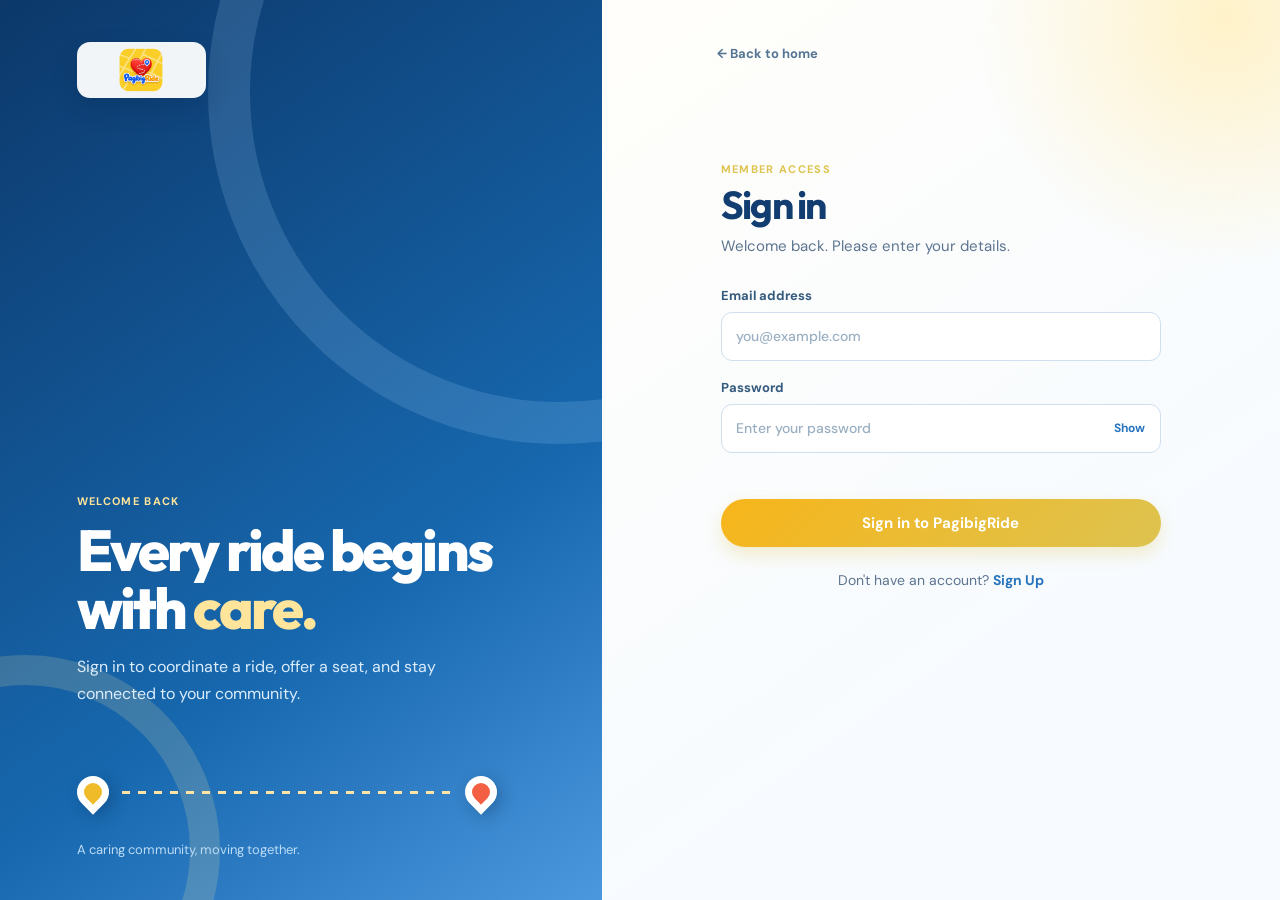
==== auth/login.html @ d47d411b "Add authentication pages" ====
<!doctype html>
<html lang="en">

<head>
    <meta charset="UTF-8">
    <meta name="viewport" content="width=device-width, initial-scale=1.0">
    <title>Sign in — PagibigRide</title>
    <link rel="icon" type="image/png" href="../favicon_draft.png">
    <link rel="preconnect" href="https://fonts.googleapis.com">
    <link rel="preconnect" href="https://fonts.gstatic.com" crossorigin>
    <link
        href="https://fonts.googleapis.com/css2?family=DM+Sans:wght@400;500;600;700&family=Outfit:wght@500;600;700;800&display=swap"
        rel="stylesheet">
    <link rel="stylesheet" href="../style.css">
    <link rel="stylesheet" href="auth.css">
</head>

<body class="auth-page">
    <main class="auth-layout">
        <section class="auth-welcome" aria-label="Welcome to PagibigRide">
            <a class="brand auth-brand" href="../index.html" aria-label="Back to PagibigRide home">
                <img class="brand-logo" src="../favicon_draft.png" alt="PagibigRide logo">
            </a>
            <div class="welcome-copy">
                <p class="eyebrow">WELCOME BACK</p>
                <h1>Every ride begins with <em>care.</em></h1>
                <p>Sign in to coordinate a ride, offer a seat, and stay connected to your community.</p>
            </div>
            <div class="welcome-route" aria-hidden="true">
                <span class="route-pin start"></span><span class="route-line"></span><span class="route-pin end"></span>
            </div>
            <p class="welcome-note">A caring community, moving together.</p>
        </section>

        <section class="auth-panel">
            <a class="back-link" href="../index.html">← Back to home</a>
            <div class="form-wrap">
                <div class="form-heading">
                    <p class="eyebrow">MEMBER ACCESS</p>
                    <h2>Sign in</h2>
                    <p>Welcome back. Please enter your details.</p>
                </div>
                <form id="login-form" novalidate>
                    <div class="field">
                        <label for="login-email">Email address</label>
                        <input id="login-email" name="email" type="email" autocomplete="email"
                            placeholder="you@example.com" required>
                    </div>
                    <div class="field">
                        <div class="label-row"><label for="login-password">Password</label></div>
                        <div class="password-field">
                            <input id="login-password" name="password" type="password" autocomplete="current-password"
                                placeholder="Enter your password" required>
                            <button class="password-toggle" type="button" aria-label="Show password"
                                aria-pressed="false">Show</button>
                        </div>
                    </div>
                    <p class="form-message" id="login-message" role="alert" aria-live="polite"></p>
                    <button class="button auth-submit" type="submit">Sign in to PagibigRide</button>
                </form>
                <p class="auth-switch">Don't have an account? <a href="signup.html">Sign Up</a></p>
            </div>
        </section>
    </main>
    <script src="auth.js"></script>
</body>

</html>
---- style.css ----
:root {
    --navy: #3282d3;
    --phone-navy: #0d315d;
    --blue: #e5f2ff;
    --sky: #4b96df;
    --red: #ddc350;
    --yellow: #fff0bf;
    --blue-50: #f7fbff;
    --blue-100: #e8f4ff;
    --gold-50: #fffaf0;
    --gold-100: #fff2cb;
    --ink: #123d70;
    --muted: #5d7490;
    --paper: #fffdf7;
}

* {
    box-sizing: border-box
}

body {
    margin: 0;
    color: var(--ink);
    background: linear-gradient(180deg, var(--blue-50), var(--paper) 420px);
    font-family: 'DM Sans', sans-serif
}

a {
    text-decoration: none;
    color: inherit
}

.nav {
    height: 78px;
    padding: 0 max(5vw, 30px);
    display: flex;
    align-items: center;
    justify-content: space-between;
    background: linear-gradient(100deg, rgb(255 253 247 / .94), rgb(247 251 255 / .94));
    border-bottom: 1px solid #dceafb;
    position: relative;
    z-index: 2;
    backdrop-filter: blur(12px)
}

.brand {
    display: flex;
    align-items: center
}

.brand-logo {
    width: 142px;
    height: 58px;
    object-fit: contain;
    object-position: center;
    border-radius: 10px;
    mix-blend-mode: multiply
}

.footer .brand-logo {
    width: 116px;
    height: 48px
}

.navlinks {
    display: flex;
    gap: 30px;
    align-items: center;
    font-size: 14px;
    font-weight: 600;
    color: #4b6785
}

.navlinks a:hover {
    color: #c88400
}

.navlinks a,
.button,
.feature {
    transition: color .2s ease, background .2s ease, border-color .2s ease, box-shadow .2s ease, transform .2s ease
}

.button {
    border: 0;
    border-radius: 99px;
    background: linear-gradient(135deg, #f7b51a, var(--red));
    color: #fff;
    padding: 12px 21px;
    font: 700 14px 'DM Sans';
    cursor: pointer;
    box-shadow: 0 8px 17px rgb(221 195 80 / .28)
}

.button:hover {
    transform: translateY(-2px);
    box-shadow: 0 12px 22px rgb(221 195 80 / .34)
}

.button:focus-visible,
.navlinks a:focus-visible,
.link-arrow:focus-visible {
    outline: 3px solid rgb(50 130 211 / .3);
    outline-offset: 3px
}

.button.alt {
    background: linear-gradient(135deg, #fff, #f4f9ff);
    color: var(--navy);
    box-shadow: none;
    border: 1px solid #cfe2f7
}

.hero {
    min-height: 630px;
    overflow: hidden;
    position: relative;
    padding: 86px max(5vw, 30px) 60px;
    background: linear-gradient(113deg, #e4f2ff 0%, #f8fbff 52%, #fff8e4 100%)
}

.hero:before {
    content: "";
    position: absolute;
    width: 710px;
    height: 710px;
    border: 1px dashed #91c5f0;
    border-radius: 50%;
    right: -180px;
    top: -285px
}

.hero:after {
    content: "";
    position: absolute;
    width: 230px;
    height: 230px;
    border-radius: 50%;
    background: radial-gradient(circle at 35% 35%, #fff9dd, var(--yellow));
    right: 7%;
    bottom: -90px
}

.hero-grid {
    max-width: 1180px;
    margin: auto;
    display: grid;
    grid-template-columns: 1.02fr .98fr;
    align-items: center;
    gap: 55px;
    position: relative;
    z-index: 1
}

.hero h1 {
    font: 800 clamp(43px, 5vw, 72px)/.98 Outfit;
    margin: 20px 0;
    color: var(--navy);
    letter-spacing: -.045em;
    text-wrap: balance
}

.hero h1 em {
    font-style: normal;
    color: var(--red)
}

.hero p {
    font-size: 18px;
    line-height: 1.62;
    color: #53728f;
    max-width: 530px;
    margin: 0 0 28px;
    text-wrap: pretty
}

.hero-actions {
    display: flex;
    gap: 12px;
    align-items: center
}

.link-arrow {
    font-weight: 700;
    font-size: 14px;
    color: var(--navy);
    padding: 12px
}

.link-arrow:after {
    content: ' →';
    color: var(--red);
    font-size: 18px
}

.phone-scene {
    height: 430px;
    position: relative
}

.circle {
    position: absolute;
    width: 380px;
    height: 380px;
    border-radius: 50%;
    background: radial-gradient(circle at 35% 30%, #d9efff, #afd5f5);
    left: 50%;
    top: 18px;
    transform: translateX(-50%)
}

.circle:after {
    content: "";
    position: absolute;
    inset: 19px;
    border: 1px dashed rgb(255 255 255 / .8);
    border-radius: 50%
}

.road {
    position: absolute;
    background: linear-gradient(90deg, #fff, #f7fbff);
    border-radius: 999px;
    width: 520px;
    height: 61px;
    top: 174px;
    left: -35px;
    transform: rotate(-21deg);
    box-shadow: 0 7px 20px rgb(46 123 199 / .12)
}

.road:after {
    content: "";
    position: absolute;
    inset: 29px 18px auto;
    height: 2px;
    background: repeating-linear-gradient(90deg, #8fc4ed 0 14px, transparent 14px 25px)
}

.phone {
    position: absolute;
    width: 230px;
    height: 442px;
    background: linear-gradient(180deg, #fff, #f9fcff);
    border: 8px solid var(--phone-navy);
    border-radius: 34px;
    left: 50%;
    transform: translateX(-50%);
    top: 0;
    box-shadow: 0 26px 42px rgb(13 49 93 / .26), inset 0 0 0 1px rgb(255 255 255 / .14);
    overflow: hidden
}

.notch {
    width: 93px;
    height: 20px;
    border-radius: 0 0 13px 13px;
    background: var(--phone-navy);
    margin: auto
}

.screen {
    padding: 17px 16px
}

.topline {
    font: 700 12px Outfit;
    display: flex;
    justify-content: space-between
}

.tiny {
    font-size: 9px;
    color: #69829a;
    margin-top: 3px
}

.service-card {
    background: linear-gradient(135deg, #eff8ff, #e1f0ff);
    border-radius: 14px;
    padding: 13px;
    margin-top: 18px
}

.service-card strong {
    font: 700 13px Outfit
}

.service-card div {
    font-size: 9px;
    color: #5c7994;
    margin-top: 5px
}

.map {
    aspect-ratio: 18 / 17;
    background-color: #edf6ff;
    border-radius: 14px;
    margin-top: 12px;
    position: relative;
    overflow: hidden;
    background-image: linear-gradient(30deg, transparent 46%, #d2e6f8 47% 50%, transparent 51%), linear-gradient(110deg, transparent 35%, #c2ddf3 36% 39%, transparent 40%), linear-gradient(135deg, #f1f8ff, #e8f4ff)
}

.route-map {
    position: absolute;
    inset: 0;
    width: 100%;
    height: 100%
}

.route-line {
    fill: none;
    stroke: var(--red);
    stroke-width: 3;
    stroke-linecap: round;
    stroke-dasharray: 1 6
}

.route-marker {
    fill: none;
    stroke: var(--navy);
    stroke-width: 2.1;
    stroke-linecap: round;
    stroke-linejoin: round
}

.match {
    background: linear-gradient(135deg, #fff, #f7fbff);
    border-radius: 13px;
    padding: 11px;
    box-shadow: 0 7px 16px rgb(23 95 172 / .13);
    display: flex;
    align-items: center;
    gap: 8px;
    margin-top: -10px;
    position: relative
}

.avatar {
    width: 30px;
    height: 30px;
    border-radius: 50%;
    background: linear-gradient(135deg, #fff5d6, #ffe0a0);
    display: grid;
    place-items: center;
    color: var(--navy);
    font: 700 9px Outfit;
    letter-spacing: -.04em
}

.match strong {
    font-size: 10px
}

.match small {
    display: block;
    font-size: 8px;
    color: #63809b;
    margin-top: 2px
}

.badge {
    margin-left: auto;
    font-size: 8px;
    font-weight: bold;
    color: #2874bd;
    background: linear-gradient(135deg, #edf7ff, #dfedfb);
    padding: 4px 6px;
    border-radius: 99px
}

.float-card {
    position: absolute;
    background: linear-gradient(135deg, #fff, #f8fcff);
    border: 1px solid rgb(207 226 247 / .8);
    border-radius: 13px;
    padding: 12px 15px;
    box-shadow: 0 15px 30px rgb(18 84 150 / .16);
    font-size: 11px;
    z-index: 2
}

.float-card strong {
    font: 700 12px Outfit;
    display: block;
    margin-bottom: 2px
}

.float-card small {
    color: #71899f;
    font-size: 9px
}

.seats {
    right: 0;
    top: 76px
}

.safe {
    left: 0;
    bottom: 26px
}

.float-icon {
    color: var(--red);
    float: left;
    width: 17px;
    height: 17px;
    margin-right: 7px
}

.float-icon svg,
.top-icon svg,
.trust-icon svg,
.ficon svg {
    width: 100%;
    height: 100%;
    fill: none;
    stroke: currentColor;
    stroke-width: 1.8;
    stroke-linecap: round;
    stroke-linejoin: round
}

.top-icon {
    width: 14px;
    height: 14px;
    color: var(--red)
}

.trust {
    max-width: 1040px;
    margin: -20px auto 0;
    position: relative;
    z-index: 3;
    background: linear-gradient(110deg, #fff, #f7fbff);
    border: 1px solid rgb(207 226 247 / .72);
    box-shadow: 0 12px 36px rgb(25 103 180 / .12);
    border-radius: 16px;
    padding: 21px 30px;
    display: flex;
    justify-content: space-around;
    gap: 18px
}

.trust-item {
    display: flex;
    align-items: center;
    gap: 10px;
    font-size: 13px;
    font-weight: 700
}

.trust-icon {
    width: 33px;
    height: 33px;
    border-radius: 50%;
    background: linear-gradient(135deg, #edf7ff, #dceeff);
    color: #287ac5;
    display: grid;
    place-items: center;
    padding: 8px
}

section {
    padding: 94px max(5vw, 30px)
}

.wrap {
    max-width: 1120px;
    margin: auto
}

.label {
    color: var(--red);
    font-weight: 700;
    letter-spacing: .1em;
    font-size: 11px;
    text-transform: uppercase
}

.heading {
    font: 700 clamp(31px, 4vw, 48px)/1.1 Outfit;
    letter-spacing: -.035em;
    color: var(--navy);
    margin: 12px 0
}

.sub {
    color: var(--muted);
    font-size: 16px;
    line-height: 1.6;
    max-width: 570px
}

.features {
    background: linear-gradient(180deg, #fff, #f8fcff);
    padding-bottom: 108px
}

.features-head {
    display: flex;
    justify-content: space-between;
    align-items: end;
    margin-bottom: 39px
}

.feature-grid {
    display: grid;
    grid-template-columns: repeat(3, 1fr);
    gap: 19px
}

.feature {
    padding: 27px 23px;
    border: 1px solid #dceaf7;
    border-radius: 18px;
    background: linear-gradient(145deg, #fff, #f6fbff);
    box-shadow: 0 8px 20px rgb(31 104 174 / .045)
}

.feature:hover {
    transform: translateY(-5px);
    border-color: #bfdcf6;
    box-shadow: 0 18px 38px rgb(28 106 181 / .13)
}

.feature .ficon {
    width: 45px;
    height: 45px;
    border-radius: 13px;
    background: linear-gradient(135deg, #eff8ff, #dceeff);
    display: grid;
    place-items: center;
    color: #287ac5;
    padding: 11px;
    margin-bottom: 19px
}

.feature:nth-child(2) .ficon {
    background: linear-gradient(135deg, #fff9e9, #fff0c5);
    color: #cf8900
}

.feature:nth-child(3) .ficon {
    background: linear-gradient(135deg, #fffdf3, #fff3cd);
    color: #c88400
}

.feature h3 {
    font: 700 19px Outfit;
    margin: 0 0 9px
}

.feature p {
    font-size: 13px;
    line-height: 1.6;
    color: var(--muted);
    margin: 0
}

.faith {
    background: radial-gradient(circle at 90% 0%, #fff9e2 0, transparent 27%), linear-gradient(135deg, #f1f8ff, #e2f1ff);
    position: relative;
    overflow: hidden
}

.faith:after {
    content: '';
    position: absolute;
    width: 250px;
    height: 250px;
    border: 40px solid #ffe7a0;
    border-radius: 50%;
    right: 5%;
    top: -105px
}

.faith-grid {
    max-width: 1120px;
    margin: auto;
    display: grid;
    grid-template-columns: .9fr 1.1fr;
    gap: 80px;
    align-items: center;
    position: relative;
    z-index: 1
}

.values {
    display: grid;
    grid-template-columns: 1fr 1fr;
    gap: 11px
}

.value {
    padding: 15px;
    background: linear-gradient(135deg, #fffefb, #fff9eb);
    border: 1px solid rgb(230 220 181 / .6);
    border-radius: 13px;
    display: flex;
    gap: 12px;
    align-items: center
}

.letter {
    font: 800 25px Outfit;
    color: #c88400
}

.value strong {
    font: 700 13px Outfit;
    display: block
}

.value span {
    font-size: 10px;
    color: var(--muted);
    line-height: 1.3;
    display: block;
    margin-top: 2px
}

.cta {
    max-width: 1030px;
    margin: 0 auto 80px;
    background: linear-gradient(120deg, #0d315d, #1b6ab5);
    box-shadow: 0 22px 48px rgb(13 49 93 / .18);
    border-radius: 25px;
    padding: 54px 7%;
    position: relative;
    overflow: hidden;
    color: #fff
}

.cta:after {
    content: '';
    width: 240px;
    height: 240px;
    border: 38px solid rgb(145 199 243 / .22);
    border-radius: 50%;
    position: absolute;
    right: 1%;
    top: -93px
}

.cta h2 {
    font: 700 39px/1.05 Outfit;
    margin: 0 0 13px;
    position: relative;
    z-index: 1
}

.cta p {
    max-width: 500px;
    color: #d9ebfb;
    line-height: 1.55;
    position: relative;
    z-index: 1
}

.cta .button {
    position: relative;
    z-index: 1;
    margin-top: 9px
}

.footer {
    border-top: 1px solid #dceafb;
    padding: 35px max(5vw, 30px);
    display: flex;
    justify-content: space-between;
    align-items: center;
    color: #6b849a;
    font-size: 12px;
    background: linear-gradient(100deg, #fffdf7, #f6fbff)
}

@media (prefers-reduced-motion: reduce) {
    *,
    *::before,
    *::after {
        scroll-behavior: auto !important;
        transition-duration: .01ms !important
    }
}

.footer .brand {
    font-size: 18px
}

@media(max-width:800px) {
    .navlinks {
        display: none
    }

    .hero {
        padding-top: 55px
    }

    .hero-grid,
    .faith-grid {
        grid-template-columns: 1fr;
        gap: 30px
    }

    .phone-scene {
        transform: scale(.88);
        margin: -25px 0
    }

    .trust {
        margin: 0 18px;
        display: grid;
        grid-template-columns: 1fr 1fr;
        padding: 18px
    }

    .feature-grid {
        grid-template-columns: 1fr
    }

    .features-head {
        display: block
    }

    .features-head .sub {
        margin-bottom: 22px
    }

    .faith-grid {
        gap: 35px
    }

    .footer {
        gap: 16px
    }

    .hero h1 {
        font-size: 49px
    }
}
---- auth/auth.css ----
:root {
    --auth-blue: #3282d3;
    --auth-ink: #123d70;
    --auth-muted: #5d7490;
    --auth-gold: #ddc350;
}

.auth-page {
    min-height: 100vh;
    background: #f8fbff;
}

.auth-layout {
    min-height: 100vh;
    display: grid;
    grid-template-columns: minmax(330px, .94fr) minmax(500px, 1.06fr);
}

.auth-welcome {
    position: relative;
    min-height: 100vh;
    padding: 42px clamp(34px, 6vw, 94px);
    overflow: hidden;
    color: #fff;
    background: linear-gradient(145deg, #0c386a, #1768af 65%, #4c98df);
    display: flex;
    flex-direction: column;
}

.auth-welcome::before,
.auth-welcome::after {
    content: '';
    position: absolute;
    border-radius: 50%;
    pointer-events: none;
}

.auth-welcome::before {
    width: 620px;
    height: 620px;
    right: -310px;
    top: -260px;
    border: 42px solid rgb(176 219 254 / .16);
}

.auth-welcome::after {
    width: 330px;
    height: 330px;
    left: -170px;
    bottom: -145px;
    border: 30px solid rgb(255 232 162 / .17);
}

.auth-brand {
    position: relative;
    z-index: 1;
    width: fit-content;
    background: rgb(255 255 255 / .95);
    border-radius: 13px;
    padding: 3px 7px;
    box-shadow: 0 10px 25px rgb(1 30 61 / .18);
}

.auth-brand .brand-logo { width: 115px; height: 50px; }

.welcome-copy {
    position: relative;
    z-index: 1;
    margin: auto 0 36px;
    max-width: 490px;
}

.eyebrow {
    color: var(--auth-gold);
    font-size: 11px;
    font-weight: 700;
    letter-spacing: .12em;
    margin: 0 0 13px;
}

.welcome-copy .eyebrow { color: #ffe49b; }

.welcome-copy h1 {
    margin: 0 0 18px;
    font: 800 clamp(41px, 4.5vw, 66px)/1 Outfit, sans-serif;
    letter-spacing: -.05em;
}

.welcome-copy h1 em { color: #ffe49b; font-style: normal; }

.welcome-copy > p:last-child {
    color: #dcedfb;
    max-width: 440px;
    font-size: 16px;
    line-height: 1.65;
    margin: 0;
}

.welcome-route {
    position: relative;
    z-index: 1;
    width: min(100%, 420px);
    height: 98px;
    display: flex;
    align-items: center;
}

.welcome-route .route-line {
    height: 3px;
    flex: 1;
    margin: 0 13px;
    background: repeating-linear-gradient(90deg, #ffe5a1 0 8px, transparent 8px 16px);
}

.route-pin {
    width: 32px;
    height: 32px;
    border: 7px solid #fff;
    border-radius: 50% 50% 50% 0;
    transform: rotate(-45deg);
    box-shadow: 0 6px 16px rgb(2 31 64 / .28);
}

.route-pin.start { background: #efbb28; }
.route-pin.end { background: #f35f42; }

.welcome-note {
    position: relative;
    z-index: 1;
    color: #bcdcf6;
    font-size: 13px;
    margin: 0;
}

.auth-panel {
    min-height: 100vh;
    padding: 42px clamp(36px, 9vw, 155px);
    background: radial-gradient(circle at 92% 2%, #fff2c9 0, transparent 23%), linear-gradient(145deg, #fffefa, #f7fbff 70%);
}

.back-link {
    color: #567593;
    display: inline-block;
    font-size: 13px;
    font-weight: 700;
}

.back-link:hover { color: var(--auth-blue); }

.form-wrap { max-width: 440px; margin: 11vh auto 0; }
.signup-panel .form-wrap { margin-top: 6vh; }

.form-heading { margin-bottom: 31px; }
.form-heading .eyebrow { margin-bottom: 9px; }

.form-heading h2 {
    color: var(--auth-ink);
    font: 700 39px/1.05 Outfit, sans-serif;
    letter-spacing: -.045em;
    margin: 0 0 10px;
}

.form-heading > p:last-child { color: var(--auth-muted); font-size: 15px; margin: 0; }

.field { margin-bottom: 18px; }
.field label { color: #345a7d; display: block; font-size: 13px; font-weight: 700; margin-bottom: 8px; }
.label-row { display: flex; justify-content: space-between; }

.field input {
    width: 100%;
    min-height: 49px;
    border: 1px solid #cfdfef;
    border-radius: 11px;
    outline: none;
    padding: 13px 14px;
    color: var(--auth-ink);
    background: #fff;
    font: 500 14px 'DM Sans', sans-serif;
    transition: border-color .2s, box-shadow .2s;
}

.field input::placeholder { color: #9aafc2; }
.field input:focus { border-color: var(--auth-blue); box-shadow: 0 0 0 4px rgb(50 130 211 / .13); }
.field input[aria-invalid="true"] { border-color: #d45d54; box-shadow: 0 0 0 4px rgb(212 93 84 / .1); }

.password-field { position: relative; }
.password-field input { padding-right: 61px; }
.password-toggle {
    position: absolute;
    right: 9px;
    top: 50%;
    transform: translateY(-50%);
    color: #2874bd;
    border: 0;
    padding: 7px;
    background: transparent;
    cursor: pointer;
    font: 700 12px 'DM Sans', sans-serif;
}

.field-grid { display: grid; grid-template-columns: 1fr 1fr; gap: 14px; }
.form-message { min-height: 20px; margin: -4px 0 12px; color: #bd4d47; font-size: 13px; font-weight: 600; }
.form-message.success { color: #28754c; }
.auth-submit { width: 100%; padding: 14px 20px; font-size: 15px; }
.auth-switch { color: var(--auth-muted); font-size: 14px; margin: 24px 0 0; text-align: center; }
.auth-switch a { color: #2874bd; font-weight: 700; }
.auth-switch a:hover { color: #c88400; }

@media (max-width: 860px) {
    .auth-layout { grid-template-columns: 1fr; }
    .auth-welcome { min-height: 310px; padding: 28px 32px; }
    .auth-brand .brand-logo { width: 102px; height: 43px; }
    .welcome-copy { margin: 38px 0 0; }
    .welcome-copy h1 { font-size: 40px; }
    .welcome-route, .welcome-note { display: none; }
    .auth-panel { min-height: auto; padding: 30px 28px 56px; }
    .form-wrap, .signup-panel .form-wrap { margin: 46px auto 0; }
}

@media (max-width: 440px) {
    .auth-welcome { min-height: 278px; padding-inline: 23px; }
    .auth-panel { padding-inline: 22px; }
    .welcome-copy h1 { font-size: 36px; }
    .field-grid { grid-template-columns: 1fr; gap: 0; }
}
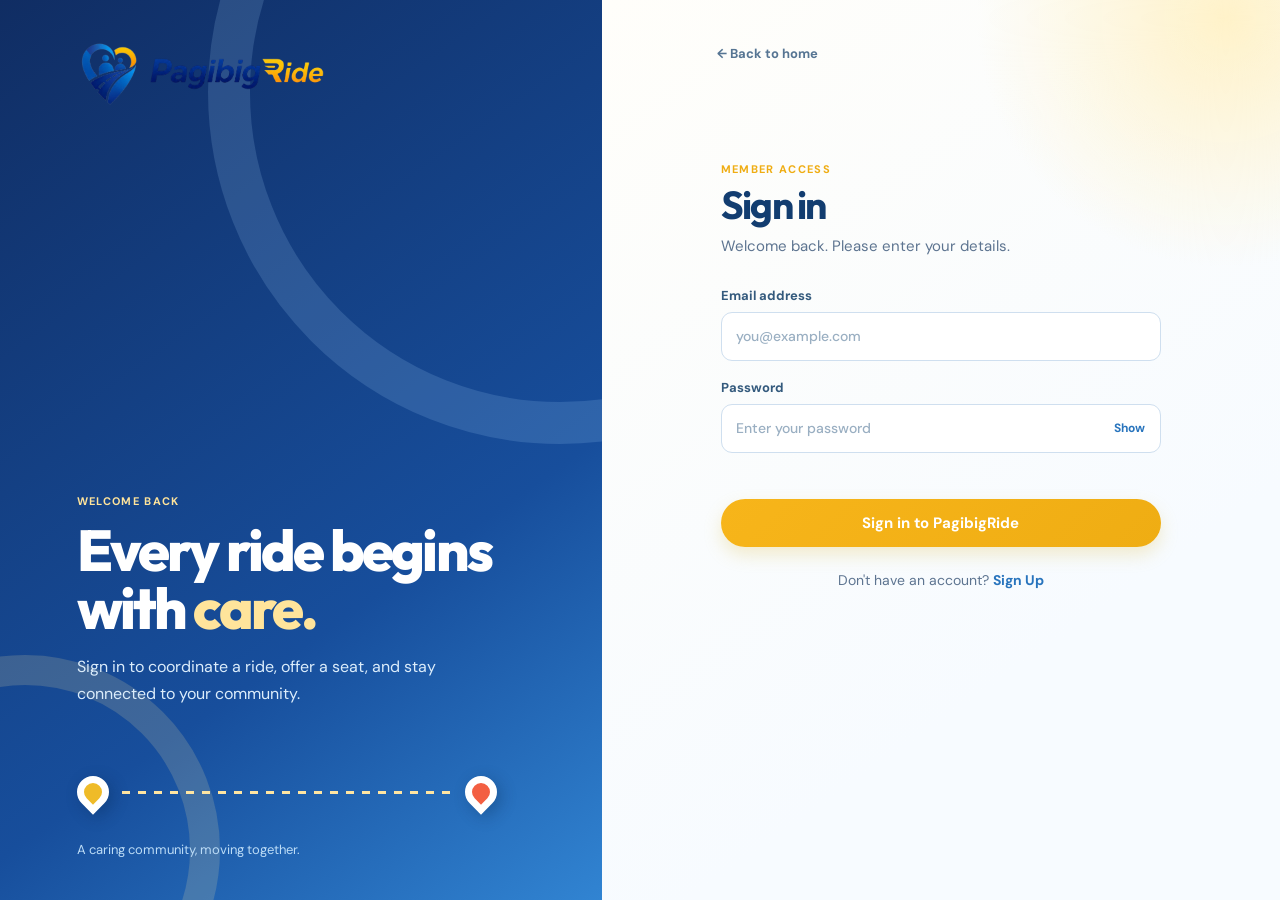
==== commit b975eec6: "Refresh PagIbigRide site experience Co-authored-by: Copilot <223556219+Copilot@users.noreply.github." ====
--- a/auth/login.html
+++ b/auth/login.html
@@ -5,7 +5,7 @@
     <meta charset="UTF-8">
     <meta name="viewport" content="width=device-width, initial-scale=1.0">
     <title>Sign in — PagibigRide</title>
-    <link rel="icon" type="image/png" href="../favicon_draft.png">
+    <link rel="icon" type="image/png" href="../pagibigride-submark.png">
     <link rel="preconnect" href="https://fonts.googleapis.com">
     <link rel="preconnect" href="https://fonts.gstatic.com" crossorigin>
     <link
@@ -19,7 +19,8 @@
     <main class="auth-layout">
         <section class="auth-welcome" aria-label="Welcome to PagibigRide">
             <a class="brand auth-brand" href="../index.html" aria-label="Back to PagibigRide home">
-                <img class="brand-logo" src="../favicon_draft.png" alt="PagibigRide logo">
+                <img class="brand-logo" src="../pagibigride-submark.png" alt="">
+            <img class="brand-wordmark" src="../pagibigride-wordmark.png" alt="PagibigRide">
             </a>
             <div class="welcome-copy">
                 <p class="eyebrow">WELCOME BACK</p>
@@ -65,4 +66,4 @@
     <script src="auth.js"></script>
 </body>
 
-</html>+</html>
--- a/style.css
+++ b/style.css
@@ -1,743 +1,1100 @@
-:root {
-    --navy: #3282d3;
-    --phone-navy: #0d315d;
-    --blue: #e5f2ff;
-    --sky: #4b96df;
-    --red: #ddc350;
-    --yellow: #fff0bf;
-    --blue-50: #f7fbff;
-    --blue-100: #e8f4ff;
-    --gold-50: #fffaf0;
-    --gold-100: #fff2cb;
-    --ink: #123d70;
-    --muted: #5d7490;
-    --paper: #fffdf7;
-}
-
-* {
-    box-sizing: border-box
-}
-
-body {
-    margin: 0;
-    color: var(--ink);
-    background: linear-gradient(180deg, var(--blue-50), var(--paper) 420px);
-    font-family: 'DM Sans', sans-serif
-}
-
-a {
-    text-decoration: none;
-    color: inherit
-}
-
-.nav {
-    height: 78px;
-    padding: 0 max(5vw, 30px);
-    display: flex;
-    align-items: center;
-    justify-content: space-between;
-    background: linear-gradient(100deg, rgb(255 253 247 / .94), rgb(247 251 255 / .94));
-    border-bottom: 1px solid #dceafb;
-    position: relative;
-    z-index: 2;
-    backdrop-filter: blur(12px)
-}
-
-.brand {
-    display: flex;
-    align-items: center
-}
-
-.brand-logo {
-    width: 142px;
-    height: 58px;
-    object-fit: contain;
-    object-position: center;
-    border-radius: 10px;
-    mix-blend-mode: multiply
-}
-
-.footer .brand-logo {
-    width: 116px;
-    height: 48px
-}
-
-.navlinks {
-    display: flex;
-    gap: 30px;
-    align-items: center;
-    font-size: 14px;
-    font-weight: 600;
-    color: #4b6785
-}
-
-.navlinks a:hover {
-    color: #c88400
-}
-
-.navlinks a,
-.button,
-.feature {
-    transition: color .2s ease, background .2s ease, border-color .2s ease, box-shadow .2s ease, transform .2s ease
-}
-
-.button {
-    border: 0;
-    border-radius: 99px;
-    background: linear-gradient(135deg, #f7b51a, var(--red));
-    color: #fff;
-    padding: 12px 21px;
-    font: 700 14px 'DM Sans';
-    cursor: pointer;
-    box-shadow: 0 8px 17px rgb(221 195 80 / .28)
-}
-
-.button:hover {
-    transform: translateY(-2px);
-    box-shadow: 0 12px 22px rgb(221 195 80 / .34)
-}
-
-.button:focus-visible,
-.navlinks a:focus-visible,
-.link-arrow:focus-visible {
-    outline: 3px solid rgb(50 130 211 / .3);
-    outline-offset: 3px
-}
-
-.button.alt {
-    background: linear-gradient(135deg, #fff, #f4f9ff);
-    color: var(--navy);
-    box-shadow: none;
-    border: 1px solid #cfe2f7
-}
-
-.hero {
-    min-height: 630px;
-    overflow: hidden;
-    position: relative;
-    padding: 86px max(5vw, 30px) 60px;
-    background: linear-gradient(113deg, #e4f2ff 0%, #f8fbff 52%, #fff8e4 100%)
-}
-
-.hero:before {
-    content: "";
-    position: absolute;
-    width: 710px;
-    height: 710px;
-    border: 1px dashed #91c5f0;
-    border-radius: 50%;
-    right: -180px;
-    top: -285px
-}
-
-.hero:after {
-    content: "";
-    position: absolute;
-    width: 230px;
-    height: 230px;
-    border-radius: 50%;
-    background: radial-gradient(circle at 35% 35%, #fff9dd, var(--yellow));
-    right: 7%;
-    bottom: -90px
-}
-
-.hero-grid {
-    max-width: 1180px;
-    margin: auto;
-    display: grid;
-    grid-template-columns: 1.02fr .98fr;
-    align-items: center;
-    gap: 55px;
-    position: relative;
-    z-index: 1
-}
-
-.hero h1 {
-    font: 800 clamp(43px, 5vw, 72px)/.98 Outfit;
-    margin: 20px 0;
-    color: var(--navy);
-    letter-spacing: -.045em;
-    text-wrap: balance
-}
-
-.hero h1 em {
-    font-style: normal;
-    color: var(--red)
-}
-
-.hero p {
-    font-size: 18px;
-    line-height: 1.62;
-    color: #53728f;
-    max-width: 530px;
-    margin: 0 0 28px;
-    text-wrap: pretty
-}
-
-.hero-actions {
-    display: flex;
-    gap: 12px;
-    align-items: center
-}
-
-.link-arrow {
-    font-weight: 700;
-    font-size: 14px;
-    color: var(--navy);
-    padding: 12px
-}
-
-.link-arrow:after {
-    content: ' →';
-    color: var(--red);
-    font-size: 18px
-}
-
-.phone-scene {
-    height: 430px;
-    position: relative
-}
-
-.circle {
-    position: absolute;
-    width: 380px;
-    height: 380px;
-    border-radius: 50%;
-    background: radial-gradient(circle at 35% 30%, #d9efff, #afd5f5);
-    left: 50%;
-    top: 18px;
-    transform: translateX(-50%)
-}
-
-.circle:after {
-    content: "";
-    position: absolute;
-    inset: 19px;
-    border: 1px dashed rgb(255 255 255 / .8);
-    border-radius: 50%
-}
-
-.road {
-    position: absolute;
-    background: linear-gradient(90deg, #fff, #f7fbff);
-    border-radius: 999px;
-    width: 520px;
-    height: 61px;
-    top: 174px;
-    left: -35px;
-    transform: rotate(-21deg);
-    box-shadow: 0 7px 20px rgb(46 123 199 / .12)
-}
-
-.road:after {
-    content: "";
-    position: absolute;
-    inset: 29px 18px auto;
-    height: 2px;
-    background: repeating-linear-gradient(90deg, #8fc4ed 0 14px, transparent 14px 25px)
-}
-
-.phone {
-    position: absolute;
-    width: 230px;
-    height: 442px;
-    background: linear-gradient(180deg, #fff, #f9fcff);
-    border: 8px solid var(--phone-navy);
-    border-radius: 34px;
-    left: 50%;
-    transform: translateX(-50%);
-    top: 0;
-    box-shadow: 0 26px 42px rgb(13 49 93 / .26), inset 0 0 0 1px rgb(255 255 255 / .14);
-    overflow: hidden
-}
-
-.notch {
-    width: 93px;
-    height: 20px;
-    border-radius: 0 0 13px 13px;
-    background: var(--phone-navy);
-    margin: auto
-}
-
-.screen {
-    padding: 17px 16px
-}
-
-.topline {
-    font: 700 12px Outfit;
-    display: flex;
-    justify-content: space-between
-}
-
-.tiny {
-    font-size: 9px;
-    color: #69829a;
-    margin-top: 3px
-}
-
-.service-card {
-    background: linear-gradient(135deg, #eff8ff, #e1f0ff);
-    border-radius: 14px;
-    padding: 13px;
-    margin-top: 18px
-}
-
-.service-card strong {
-    font: 700 13px Outfit
-}
-
-.service-card div {
-    font-size: 9px;
-    color: #5c7994;
-    margin-top: 5px
-}
-
-.map {
-    aspect-ratio: 18 / 17;
-    background-color: #edf6ff;
-    border-radius: 14px;
-    margin-top: 12px;
-    position: relative;
-    overflow: hidden;
-    background-image: linear-gradient(30deg, transparent 46%, #d2e6f8 47% 50%, transparent 51%), linear-gradient(110deg, transparent 35%, #c2ddf3 36% 39%, transparent 40%), linear-gradient(135deg, #f1f8ff, #e8f4ff)
-}
-
-.route-map {
-    position: absolute;
-    inset: 0;
-    width: 100%;
-    height: 100%
-}
-
-.route-line {
-    fill: none;
-    stroke: var(--red);
-    stroke-width: 3;
-    stroke-linecap: round;
-    stroke-dasharray: 1 6
-}
-
-.route-marker {
-    fill: none;
-    stroke: var(--navy);
-    stroke-width: 2.1;
-    stroke-linecap: round;
-    stroke-linejoin: round
-}
-
-.match {
-    background: linear-gradient(135deg, #fff, #f7fbff);
-    border-radius: 13px;
-    padding: 11px;
-    box-shadow: 0 7px 16px rgb(23 95 172 / .13);
-    display: flex;
-    align-items: center;
-    gap: 8px;
-    margin-top: -10px;
-    position: relative
-}
-
-.avatar {
-    width: 30px;
-    height: 30px;
-    border-radius: 50%;
-    background: linear-gradient(135deg, #fff5d6, #ffe0a0);
-    display: grid;
-    place-items: center;
-    color: var(--navy);
-    font: 700 9px Outfit;
-    letter-spacing: -.04em
-}
-
-.match strong {
-    font-size: 10px
-}
-
-.match small {
-    display: block;
-    font-size: 8px;
-    color: #63809b;
-    margin-top: 2px
-}
-
-.badge {
-    margin-left: auto;
-    font-size: 8px;
-    font-weight: bold;
-    color: #2874bd;
-    background: linear-gradient(135deg, #edf7ff, #dfedfb);
-    padding: 4px 6px;
-    border-radius: 99px
-}
-
-.float-card {
-    position: absolute;
-    background: linear-gradient(135deg, #fff, #f8fcff);
-    border: 1px solid rgb(207 226 247 / .8);
-    border-radius: 13px;
-    padding: 12px 15px;
-    box-shadow: 0 15px 30px rgb(18 84 150 / .16);
-    font-size: 11px;
-    z-index: 2
-}
-
-.float-card strong {
-    font: 700 12px Outfit;
-    display: block;
-    margin-bottom: 2px
-}
-
-.float-card small {
-    color: #71899f;
-    font-size: 9px
-}
-
-.seats {
-    right: 0;
-    top: 76px
-}
-
-.safe {
-    left: 0;
-    bottom: 26px
-}
-
-.float-icon {
-    color: var(--red);
-    float: left;
-    width: 17px;
-    height: 17px;
-    margin-right: 7px
-}
-
-.float-icon svg,
-.top-icon svg,
-.trust-icon svg,
-.ficon svg {
-    width: 100%;
-    height: 100%;
-    fill: none;
-    stroke: currentColor;
-    stroke-width: 1.8;
-    stroke-linecap: round;
-    stroke-linejoin: round
-}
-
-.top-icon {
-    width: 14px;
-    height: 14px;
-    color: var(--red)
-}
-
-.trust {
-    max-width: 1040px;
-    margin: -20px auto 0;
-    position: relative;
-    z-index: 3;
-    background: linear-gradient(110deg, #fff, #f7fbff);
-    border: 1px solid rgb(207 226 247 / .72);
-    box-shadow: 0 12px 36px rgb(25 103 180 / .12);
-    border-radius: 16px;
-    padding: 21px 30px;
-    display: flex;
-    justify-content: space-around;
-    gap: 18px
-}
-
-.trust-item {
-    display: flex;
-    align-items: center;
-    gap: 10px;
-    font-size: 13px;
-    font-weight: 700
-}
-
-.trust-icon {
-    width: 33px;
-    height: 33px;
-    border-radius: 50%;
-    background: linear-gradient(135deg, #edf7ff, #dceeff);
-    color: #287ac5;
-    display: grid;
-    place-items: center;
-    padding: 8px
-}
-
-section {
-    padding: 94px max(5vw, 30px)
-}
-
-.wrap {
-    max-width: 1120px;
-    margin: auto
-}
-
-.label {
-    color: var(--red);
-    font-weight: 700;
-    letter-spacing: .1em;
-    font-size: 11px;
-    text-transform: uppercase
-}
-
-.heading {
-    font: 700 clamp(31px, 4vw, 48px)/1.1 Outfit;
-    letter-spacing: -.035em;
-    color: var(--navy);
-    margin: 12px 0
-}
-
-.sub {
-    color: var(--muted);
-    font-size: 16px;
-    line-height: 1.6;
-    max-width: 570px
-}
-
-.features {
-    background: linear-gradient(180deg, #fff, #f8fcff);
-    padding-bottom: 108px
-}
-
-.features-head {
-    display: flex;
-    justify-content: space-between;
-    align-items: end;
-    margin-bottom: 39px
-}
-
-.feature-grid {
-    display: grid;
-    grid-template-columns: repeat(3, 1fr);
-    gap: 19px
-}
-
-.feature {
-    padding: 27px 23px;
-    border: 1px solid #dceaf7;
-    border-radius: 18px;
-    background: linear-gradient(145deg, #fff, #f6fbff);
-    box-shadow: 0 8px 20px rgb(31 104 174 / .045)
-}
-
-.feature:hover {
-    transform: translateY(-5px);
-    border-color: #bfdcf6;
-    box-shadow: 0 18px 38px rgb(28 106 181 / .13)
-}
-
-.feature .ficon {
-    width: 45px;
-    height: 45px;
-    border-radius: 13px;
-    background: linear-gradient(135deg, #eff8ff, #dceeff);
-    display: grid;
-    place-items: center;
-    color: #287ac5;
-    padding: 11px;
-    margin-bottom: 19px
-}
-
-.feature:nth-child(2) .ficon {
-    background: linear-gradient(135deg, #fff9e9, #fff0c5);
-    color: #cf8900
-}
-
-.feature:nth-child(3) .ficon {
-    background: linear-gradient(135deg, #fffdf3, #fff3cd);
-    color: #c88400
-}
-
-.feature h3 {
-    font: 700 19px Outfit;
-    margin: 0 0 9px
-}
-
-.feature p {
-    font-size: 13px;
-    line-height: 1.6;
-    color: var(--muted);
-    margin: 0
-}
-
-.faith {
-    background: radial-gradient(circle at 90% 0%, #fff9e2 0, transparent 27%), linear-gradient(135deg, #f1f8ff, #e2f1ff);
-    position: relative;
-    overflow: hidden
-}
-
-.faith:after {
-    content: '';
-    position: absolute;
-    width: 250px;
-    height: 250px;
-    border: 40px solid #ffe7a0;
-    border-radius: 50%;
-    right: 5%;
-    top: -105px
-}
-
-.faith-grid {
-    max-width: 1120px;
-    margin: auto;
-    display: grid;
-    grid-template-columns: .9fr 1.1fr;
-    gap: 80px;
-    align-items: center;
-    position: relative;
-    z-index: 1
-}
-
-.values {
-    display: grid;
-    grid-template-columns: 1fr 1fr;
-    gap: 11px
-}
-
-.value {
-    padding: 15px;
-    background: linear-gradient(135deg, #fffefb, #fff9eb);
-    border: 1px solid rgb(230 220 181 / .6);
-    border-radius: 13px;
-    display: flex;
-    gap: 12px;
-    align-items: center
-}
-
-.letter {
-    font: 800 25px Outfit;
-    color: #c88400
-}
-
-.value strong {
-    font: 700 13px Outfit;
-    display: block
-}
-
-.value span {
-    font-size: 10px;
-    color: var(--muted);
-    line-height: 1.3;
-    display: block;
-    margin-top: 2px
-}
-
-.cta {
-    max-width: 1030px;
-    margin: 0 auto 80px;
-    background: linear-gradient(120deg, #0d315d, #1b6ab5);
-    box-shadow: 0 22px 48px rgb(13 49 93 / .18);
-    border-radius: 25px;
-    padding: 54px 7%;
-    position: relative;
-    overflow: hidden;
-    color: #fff
-}
-
-.cta:after {
-    content: '';
-    width: 240px;
-    height: 240px;
-    border: 38px solid rgb(145 199 243 / .22);
-    border-radius: 50%;
-    position: absolute;
-    right: 1%;
-    top: -93px
-}
-
-.cta h2 {
-    font: 700 39px/1.05 Outfit;
-    margin: 0 0 13px;
-    position: relative;
-    z-index: 1
-}
-
-.cta p {
-    max-width: 500px;
-    color: #d9ebfb;
-    line-height: 1.55;
-    position: relative;
-    z-index: 1
-}
-
-.cta .button {
-    position: relative;
-    z-index: 1;
-    margin-top: 9px
-}
-
-.footer {
-    border-top: 1px solid #dceafb;
-    padding: 35px max(5vw, 30px);
-    display: flex;
-    justify-content: space-between;
-    align-items: center;
-    color: #6b849a;
-    font-size: 12px;
-    background: linear-gradient(100deg, #fffdf7, #f6fbff)
-}
-
-@media (prefers-reduced-motion: reduce) {
-    *,
-    *::before,
-    *::after {
-        scroll-behavior: auto !important;
-        transition-duration: .01ms !important
-    }
-}
-
-.footer .brand {
-    font-size: 18px
-}
-
-@media(max-width:800px) {
-    .navlinks {
-        display: none
-    }
-
-    .hero {
-        padding-top: 55px
-    }
-
-    .hero-grid,
-    .faith-grid {
-        grid-template-columns: 1fr;
-        gap: 30px
-    }
-
-    .phone-scene {
-        transform: scale(.88);
-        margin: -25px 0
-    }
-
-    .trust {
-        margin: 0 18px;
-        display: grid;
-        grid-template-columns: 1fr 1fr;
-        padding: 18px
-    }
-
-    .feature-grid {
-        grid-template-columns: 1fr
-    }
-
-    .features-head {
-        display: block
-    }
-
-    .features-head .sub {
-        margin-bottom: 22px
-    }
-
-    .faith-grid {
-        gap: 35px
-    }
-
-    .footer {
-        gap: 16px
-    }
-
-    .hero h1 {
-        font-size: 49px
-    }
-}
+:root {
+    --navy: #1f5cae;
+    --phone-navy: #12356b;
+    --blue: #e8f2ff;
+    --sky: #3184d2;
+    --red: #efad13;
+    --yellow: #fff0bf;
+    --blue-50: #f7fbff;
+    --blue-100: #e8f4ff;
+    --gold-50: #fffaf0;
+    --gold-100: #fff2cb;
+    --ink: #123d70;
+    --muted: #5d7490;
+    --paper: #fffdf7;
+}
+
+* {
+    box-sizing: border-box
+}
+
+body {
+    margin: 0;
+    color: var(--ink);
+    background: linear-gradient(180deg, var(--blue-50), var(--paper) 420px);
+    font-family: 'DM Sans', sans-serif
+}
+
+a {
+    text-decoration: none;
+    color: inherit
+}
+
+.nav {
+    height: 78px;
+    padding: 0 max(5vw, 30px);
+    display: flex;
+    align-items: center;
+    justify-content: space-between;
+    background: linear-gradient(100deg, rgb(255 253 247 / .94), rgb(247 251 255 / .94));
+    border-bottom: 1px solid #dceafb;
+    position: relative;
+    z-index: 2;
+    backdrop-filter: blur(12px)
+}
+
+.brand {
+    display: flex;
+    align-items: center;
+    gap: 9px;
+}
+
+.brand-logo {
+    width: 56px;
+    height: 56px;
+    object-fit: contain;
+    object-position: center;
+    display: block
+}
+
+.brand-wordmark {
+    width: 180px;
+    height: 40px;
+    object-fit: contain;
+    display: block
+}
+
+.footer .brand-logo {
+    width: 50px;
+    height: 50px
+}
+
+.footer .brand-wordmark {
+    width: 165px;
+    height: 34px
+}
+
+.navlinks {
+    display: flex;
+    gap: 30px;
+    align-items: center;
+    font-size: 14px;
+    font-weight: 600;
+    color: #4b6785
+}
+
+.navlinks a:hover {
+    color: #c88400
+}
+
+.navlinks a,
+.button,
+.feature {
+    transition: color .2s ease, background .2s ease, border-color .2s ease, box-shadow .2s ease, transform .2s ease
+}
+
+.button {
+    border: 0;
+    border-radius: 99px;
+    background: linear-gradient(135deg, #f7b51a, var(--red));
+    color: #fff;
+    padding: 12px 21px;
+    font: 700 14px 'DM Sans';
+    cursor: pointer;
+    box-shadow: 0 8px 17px rgb(221 195 80 / .28)
+}
+
+.button:hover {
+    transform: translateY(-2px);
+    box-shadow: 0 12px 22px rgb(221 195 80 / .34)
+}
+
+.button:focus-visible,
+.navlinks a:focus-visible,
+.link-arrow:focus-visible {
+    outline: 3px solid rgb(50 130 211 / .3);
+    outline-offset: 3px
+}
+
+.button.alt {
+    background: linear-gradient(135deg, #fff, #f4f9ff);
+    color: var(--navy);
+    box-shadow: none;
+    border: 1px solid #cfe2f7
+}
+
+.hero {
+    min-height: 630px;
+    overflow: hidden;
+    position: relative;
+    padding: 86px max(5vw, 30px) 60px;
+    background: linear-gradient(113deg, #e4f2ff 0%, #f8fbff 52%, #fff8e4 100%)
+}
+
+.hero:before {
+    content: "";
+    position: absolute;
+    width: 710px;
+    height: 710px;
+    border: 1px dashed #91c5f0;
+    border-radius: 50%;
+    right: -180px;
+    top: -285px
+}
+
+.hero:after {
+    content: "";
+    position: absolute;
+    width: 230px;
+    height: 230px;
+    border-radius: 50%;
+    background: radial-gradient(circle at 35% 35%, #fff9dd, var(--yellow));
+    right: 7%;
+    bottom: -90px
+}
+
+.hero-grid {
+    max-width: 1180px;
+    margin: auto;
+    display: grid;
+    grid-template-columns: 1.02fr .98fr;
+    align-items: center;
+    gap: 55px;
+    position: relative;
+    z-index: 1
+}
+
+.hero h1 {
+    font: 800 clamp(43px, 5vw, 72px)/.98 Outfit;
+    margin: 20px 0;
+    color: var(--navy);
+    letter-spacing: -.045em;
+    text-wrap: balance
+}
+
+.hero h1 em {
+    font-style: normal;
+    color: var(--red)
+}
+
+.hero p {
+    font-size: 18px;
+    line-height: 1.62;
+    color: #53728f;
+    max-width: 530px;
+    margin: 0 0 28px;
+    text-wrap: pretty
+}
+
+.hero-actions {
+    display: flex;
+    gap: 12px;
+    align-items: center
+}
+
+.link-arrow {
+    font-weight: 700;
+    font-size: 14px;
+    color: var(--navy);
+    padding: 12px
+}
+
+.link-arrow:after {
+    content: ' →';
+    color: var(--red);
+    font-size: 18px
+}
+
+.phone-scene {
+    height: 430px;
+    position: relative
+}
+
+.circle {
+    position: absolute;
+    width: 380px;
+    height: 380px;
+    border-radius: 50%;
+    background: radial-gradient(circle at 35% 30%, #d9efff, #afd5f5);
+    left: 50%;
+    top: 18px;
+    transform: translateX(-50%)
+}
+
+.circle:after {
+    content: "";
+    position: absolute;
+    inset: 19px;
+    border: 1px dashed rgb(255 255 255 / .8);
+    border-radius: 50%
+}
+
+.road {
+    position: absolute;
+    background: linear-gradient(90deg, #fff, #f7fbff);
+    border-radius: 999px;
+    width: 520px;
+    height: 61px;
+    top: 174px;
+    left: -35px;
+    transform: rotate(-21deg);
+    box-shadow: 0 7px 20px rgb(46 123 199 / .12)
+}
+
+.road:after {
+    content: "";
+    position: absolute;
+    inset: 29px 18px auto;
+    height: 2px;
+    background: repeating-linear-gradient(90deg, #8fc4ed 0 14px, transparent 14px 25px)
+}
+
+.phone {
+    position: absolute;
+    width: 230px;
+    height: 442px;
+    background: linear-gradient(180deg, #fff, #f9fcff);
+    border: 8px solid var(--phone-navy);
+    border-radius: 34px;
+    left: 50%;
+    transform: translateX(-50%);
+    top: 0;
+    box-shadow: 0 26px 42px rgb(13 49 93 / .26), inset 0 0 0 1px rgb(255 255 255 / .14);
+    overflow: hidden
+}
+
+.notch {
+    width: 93px;
+    height: 20px;
+    border-radius: 0 0 13px 13px;
+    background: var(--phone-navy);
+    margin: auto
+}
+
+.screen {
+    padding: 17px 16px
+}
+
+.topline {
+    font: 700 12px Outfit;
+    display: flex;
+    justify-content: space-between
+}
+
+.tiny {
+    font-size: 9px;
+    color: #69829a;
+    margin-top: 3px
+}
+
+.service-card {
+    background: linear-gradient(135deg, #eff8ff, #e1f0ff);
+    border-radius: 14px;
+    padding: 13px;
+    margin-top: 18px
+}
+
+.service-card strong {
+    font: 700 13px Outfit
+}
+
+.service-card div {
+    font-size: 9px;
+    color: #5c7994;
+    margin-top: 5px
+}
+
+.map {
+    aspect-ratio: 18 / 17;
+    background-color: #edf6ff;
+    border-radius: 14px;
+    margin-top: 12px;
+    position: relative;
+    overflow: hidden;
+    background-image: linear-gradient(30deg, transparent 46%, #d2e6f8 47% 50%, transparent 51%), linear-gradient(110deg, transparent 35%, #c2ddf3 36% 39%, transparent 40%), linear-gradient(135deg, #f1f8ff, #e8f4ff)
+}
+
+.route-map {
+    position: absolute;
+    inset: 0;
+    width: 100%;
+    height: 100%
+}
+
+.route-line {
+    fill: none;
+    stroke: var(--red);
+    stroke-width: 3;
+    stroke-linecap: round;
+    stroke-dasharray: 1 6
+}
+
+.route-marker {
+    fill: none;
+    stroke: var(--navy);
+    stroke-width: 2.1;
+    stroke-linecap: round;
+    stroke-linejoin: round
+}
+
+.match {
+    background: linear-gradient(135deg, #fff, #f7fbff);
+    border-radius: 13px;
+    padding: 11px;
+    box-shadow: 0 7px 16px rgb(23 95 172 / .13);
+    display: flex;
+    align-items: center;
+    gap: 8px;
+    margin-top: -10px;
+    position: relative
+}
+
+.avatar {
+    width: 30px;
+    height: 30px;
+    border-radius: 50%;
+    background: linear-gradient(135deg, #fff5d6, #ffe0a0);
+    display: grid;
+    place-items: center;
+    color: var(--navy);
+    font: 700 9px Outfit;
+    letter-spacing: -.04em
+}
+
+.match strong {
+    font-size: 10px
+}
+
+.match small {
+    display: block;
+    font-size: 8px;
+    color: #63809b;
+    margin-top: 2px
+}
+
+.badge {
+    margin-left: auto;
+    font-size: 8px;
+    font-weight: bold;
+    color: #2874bd;
+    background: linear-gradient(135deg, #edf7ff, #dfedfb);
+    padding: 4px 6px;
+    border-radius: 99px
+}
+
+.float-card {
+    position: absolute;
+    background: linear-gradient(135deg, #fff, #f8fcff);
+    border: 1px solid rgb(207 226 247 / .8);
+    border-radius: 13px;
+    padding: 12px 15px;
+    box-shadow: 0 15px 30px rgb(18 84 150 / .16);
+    font-size: 11px;
+    z-index: 2
+}
+
+.float-card strong {
+    font: 700 12px Outfit;
+    display: block;
+    margin-bottom: 2px
+}
+
+.float-card small {
+    color: #71899f;
+    font-size: 9px
+}
+
+.seats {
+    right: 0;
+    top: 76px
+}
+
+.safe {
+    left: 0;
+    bottom: 26px
+}
+
+.float-icon {
+    color: var(--red);
+    float: left;
+    width: 17px;
+    height: 17px;
+    margin-right: 7px
+}
+
+.float-icon svg,
+.top-icon svg,
+.trust-icon svg,
+.ficon svg {
+    width: 100%;
+    height: 100%;
+    fill: none;
+    stroke: currentColor;
+    stroke-width: 1.8;
+    stroke-linecap: round;
+    stroke-linejoin: round
+}
+
+.top-icon {
+    width: 14px;
+    height: 14px;
+    color: var(--red)
+}
+
+.trust {
+    max-width: 1040px;
+    margin: -20px auto 0;
+    position: relative;
+    z-index: 3;
+    background: linear-gradient(110deg, #fff, #f7fbff);
+    border: 1px solid rgb(207 226 247 / .72);
+    box-shadow: 0 12px 36px rgb(25 103 180 / .12);
+    border-radius: 16px;
+    padding: 21px 30px;
+    display: flex;
+    justify-content: space-around;
+    gap: 18px
+}
+
+.trust-item {
+    display: flex;
+    align-items: center;
+    gap: 10px;
+    font-size: 13px;
+    font-weight: 700
+}
+
+.trust-icon {
+    width: 33px;
+    height: 33px;
+    border-radius: 50%;
+    background: linear-gradient(135deg, #edf7ff, #dceeff);
+    color: #287ac5;
+    display: grid;
+    place-items: center;
+    padding: 8px
+}
+
+section {
+    padding: 94px max(5vw, 30px)
+}
+
+.rides {
+    padding-top: 34px;
+    padding-bottom: 30px;
+    background: linear-gradient(180deg, #fffdf7, #f7fbff);
+    border-bottom: 1px solid #dceafb
+}
+
+.rides-wrap {
+    max-width: 1040px;
+    margin: auto
+}
+
+.rides-heading {
+    display: flex;
+    justify-content: space-between;
+    align-items: end;
+    gap: 20px;
+    margin-bottom: 18px
+}
+
+.rides-heading .heading {
+    font-size: clamp(27px, 3vw, 36px);
+    margin-bottom: 0
+}
+
+.rides-heading .sub {
+    margin: 0 0 4px;
+    font-size: 14px
+}
+
+.ride-card {
+    display: flex;
+    align-items: center;
+    gap: 20px;
+    padding: 18px 21px;
+    border: 1px solid #dceaf7;
+    border-radius: 18px;
+    background: linear-gradient(145deg, #fff, #f6fbff);
+    box-shadow: 0 8px 20px rgb(31 104 174 / .07)
+}
+
+.ride-card + .ride-card {
+    margin-top: 12px
+}
+
+.ride-date {
+    width: 70px;
+    min-width: 70px;
+    height: 70px;
+    display: flex;
+    flex-direction: column;
+    align-items: center;
+    justify-content: center;
+    border-radius: 15px;
+    color: var(--navy);
+    background: linear-gradient(135deg, #eff8ff, #dceeff)
+}
+
+.ride-date span {
+    font-size: 9px;
+    line-height: 1.2;
+    font-weight: 700;
+    letter-spacing: .08em
+}
+
+.ride-date strong {
+    font: 700 21px/1.1 Outfit
+}
+
+.ride-info {
+    min-width: 0;
+    flex: 1
+}
+
+.ride-title-row {
+    display: flex;
+    align-items: center;
+    flex-wrap: wrap;
+    gap: 8px 12px
+}
+
+.ride-title-row h3 {
+    margin: 0;
+    font: 700 17px Outfit;
+    color: var(--ink)
+}
+
+.ride-status {
+    padding: 5px 9px;
+    border-radius: 99px;
+    color: #2874bd;
+    background: linear-gradient(135deg, #edf7ff, #dfedfb);
+    font-size: 11px;
+    font-weight: 700
+}
+
+.ride-destination,
+.ride-driver {
+    margin: 6px 0 0;
+    color: var(--muted);
+    font-size: 12px;
+    line-height: 1.5
+}
+
+.ride-destination span {
+    color: var(--red);
+    font-size: 16px;
+    font-weight: 700
+}
+
+.ride-driver span {
+    color: #a3b5c5;
+    padding: 0 3px
+}
+
+.ride-details-button {
+    margin-top: 8px
+}
+
+.ride-details-button {
+    display: inline-flex;
+    align-items: center;
+    gap: 7px;
+    color: var(--navy);
+    padding: 0;
+    border: 0;
+    background: transparent;
+    font-size: 12px;
+    font-weight: 700;
+    font-family: 'DM Sans', sans-serif;
+    cursor: pointer
+}
+
+.ride-details-button::after {
+    content: "+";
+    display: grid;
+    place-items: center;
+    width: 17px;
+    height: 17px;
+    border-radius: 50%;
+    color: #2874bd;
+    background: linear-gradient(135deg, #edf7ff, #dfedfb);
+    font-size: 14px;
+    line-height: 1
+}
+
+.ride-details-button:focus-visible {
+    outline: 3px solid rgb(50 130 211 / .3);
+    outline-offset: 3px;
+    border-radius: 4px
+}
+
+.ride-details-button:hover {
+    color: #c88400
+}
+
+.ride-modal {
+    width: min(480px, calc(100% - 32px));
+    max-width: none;
+    padding: 26px;
+    color: var(--ink);
+    border: 1px solid #dceaf7;
+    border-radius: 22px;
+    background: linear-gradient(145deg, #fffdf7, #f4f9ff);
+    box-shadow: 0 25px 70px rgb(13 49 93 / .28)
+}
+
+.ride-modal::backdrop {
+    background: rgb(13 49 93 / .32);
+    backdrop-filter: blur(7px)
+}
+
+.ride-modal-heading {
+    display: flex;
+    align-items: flex-start;
+    justify-content: space-between;
+    gap: 18px;
+    margin-bottom: 21px
+}
+
+.ride-modal-heading .label {
+    margin-bottom: 7px
+}
+
+.ride-modal-heading h2 {
+    margin: 0;
+    color: var(--navy);
+    font: 700 25px/1.15 Outfit
+}
+
+.ride-modal-close {
+    display: grid;
+    place-items: center;
+    width: 34px;
+    height: 34px;
+    flex: 0 0 34px;
+    padding: 0;
+    border: 1px solid #dceaf7;
+    border-radius: 50%;
+    color: #55728e;
+    background: #fff;
+    font: 400 24px/1 'DM Sans', sans-serif;
+    cursor: pointer
+}
+
+.ride-modal-close:hover {
+    color: var(--navy);
+    border-color: #bfdcf6;
+    background: #f7fbff
+}
+
+.ride-detail-grid {
+    display: grid;
+    grid-template-columns: repeat(2, minmax(0, 1fr));
+    gap: 9px;
+    margin-top: 10px
+}
+
+.ride-detail-item {
+    display: grid;
+    gap: 3px;
+    padding: 10px 12px;
+    border: 1px solid #dceaf7;
+    border-radius: 12px;
+    background: linear-gradient(135deg, #f7fbff, #edf7ff)
+}
+
+.ride-detail-item strong {
+    color: #69829a;
+    font-size: 10px;
+    font-weight: 600
+}
+
+.ride-detail-item span {
+    color: var(--ink);
+    font-size: 12px;
+    font-weight: 700
+}
+
+.ride-action {
+    flex-shrink: 0
+}
+
+.ride-action.ride-details-button {
+    margin-top: 0;
+    padding: 12px 21px;
+    border: 0;
+    background: linear-gradient(135deg, #f7b51a, var(--red));
+    color: #fff;
+    font: 700 14px 'DM Sans', sans-serif;
+    box-shadow: 0 8px 17px rgb(221 195 80 / .28)
+}
+
+.ride-action.ride-details-button::after {
+    display: none
+}
+
+.ride-action.ride-details-button:hover {
+    color: #fff
+}
+
+.ride-modal-request {
+    display: inline-flex;
+    justify-content: center;
+    margin-top: 18px
+}
+
+.ride-map-heading {
+    display: flex;
+    justify-content: space-between;
+    align-items: center;
+    gap: 12px;
+    margin: 18px 0 8px;
+    color: var(--ink);
+    font-size: 13px;
+}
+
+.ride-map-heading a {
+    color: var(--navy);
+    font-size: 12px;
+    font-weight: 700;
+}
+
+.ride-map-heading a:hover {
+    color: #c88400;
+}
+
+.ride-map {
+    display: block;
+    width: 100%;
+    height: 220px;
+    border: 1px solid #dceaf7;
+    border-radius: 14px;
+    background: #e8f2ff;
+}
+
+.wrap {
+    max-width: 1120px;
+    margin: auto
+}
+
+.label {
+    color: var(--red);
+    font-weight: 700;
+    letter-spacing: .1em;
+    font-size: 11px;
+    text-transform: uppercase
+}
+
+.heading {
+    font: 700 clamp(31px, 4vw, 48px)/1.1 Outfit;
+    letter-spacing: -.035em;
+    color: var(--navy);
+    margin: 12px 0
+}
+
+.sub {
+    color: var(--muted);
+    font-size: 16px;
+    line-height: 1.6;
+    max-width: 570px
+}
+
+.features {
+    background: linear-gradient(180deg, #fff, #f8fcff);
+    padding-bottom: 108px
+}
+
+.features-head {
+    display: flex;
+    justify-content: space-between;
+    align-items: end;
+    margin-bottom: 39px
+}
+
+.feature-grid {
+    display: grid;
+    grid-template-columns: repeat(3, 1fr);
+    gap: 19px
+}
+
+.feature {
+    padding: 27px 23px;
+    border: 1px solid #dceaf7;
+    border-radius: 18px;
+    background: linear-gradient(145deg, #fff, #f6fbff);
+    box-shadow: 0 8px 20px rgb(31 104 174 / .045)
+}
+
+.feature:hover {
+    transform: translateY(-5px);
+    border-color: #bfdcf6;
+    box-shadow: 0 18px 38px rgb(28 106 181 / .13)
+}
+
+.feature .ficon {
+    width: 45px;
+    height: 45px;
+    border-radius: 13px;
+    background: linear-gradient(135deg, #eff8ff, #dceeff);
+    display: grid;
+    place-items: center;
+    color: #287ac5;
+    padding: 11px;
+    margin-bottom: 19px
+}
+
+.feature:nth-child(2) .ficon {
+    background: linear-gradient(135deg, #fff9e9, #fff0c5);
+    color: #cf8900
+}
+
+.feature:nth-child(3) .ficon {
+    background: linear-gradient(135deg, #fffdf3, #fff3cd);
+    color: #c88400
+}
+
+.feature h3 {
+    font: 700 19px Outfit;
+    margin: 0 0 9px
+}
+
+.feature p {
+    font-size: 13px;
+    line-height: 1.6;
+    color: var(--muted);
+    margin: 0
+}
+
+.faith {
+    background: radial-gradient(circle at 90% 0%, #fff9e2 0, transparent 27%), linear-gradient(135deg, #f1f8ff, #e2f1ff);
+    position: relative;
+    overflow: hidden
+}
+
+.faith:after {
+    content: '';
+    position: absolute;
+    width: 250px;
+    height: 250px;
+    border: 40px solid #ffe7a0;
+    border-radius: 50%;
+    right: 5%;
+    top: -105px
+}
+
+.faith-grid {
+    max-width: 1120px;
+    margin: auto;
+    display: grid;
+    grid-template-columns: .9fr 1.1fr;
+    gap: 80px;
+    align-items: center;
+    position: relative;
+    z-index: 1
+}
+
+.values {
+    display: grid;
+    grid-template-columns: 1fr 1fr;
+    gap: 11px
+}
+
+.value {
+    padding: 15px;
+    background: linear-gradient(135deg, #fffefb, #fff9eb);
+    border: 1px solid rgb(230 220 181 / .6);
+    border-radius: 13px;
+    display: flex;
+    gap: 12px;
+    align-items: center
+}
+
+.letter {
+    font: 800 25px Outfit;
+    color: #c88400
+}
+
+.value strong {
+    font: 700 13px Outfit;
+    display: block
+}
+
+.value span {
+    font-size: 10px;
+    color: var(--muted);
+    line-height: 1.3;
+    display: block;
+    margin-top: 2px
+}
+
+.cta {
+    max-width: 1030px;
+    margin: 0 auto 80px;
+    background: linear-gradient(120deg, #0d315d, #1b6ab5);
+    box-shadow: 0 22px 48px rgb(13 49 93 / .18);
+    border-radius: 25px;
+    padding: 54px 7%;
+    position: relative;
+    overflow: hidden;
+    color: #fff
+}
+
+.cta:after {
+    content: '';
+    width: 240px;
+    height: 240px;
+    border: 38px solid rgb(145 199 243 / .22);
+    border-radius: 50%;
+    position: absolute;
+    right: 1%;
+    top: -93px
+}
+
+.cta h2 {
+    font: 700 39px/1.05 Outfit;
+    margin: 0 0 13px;
+    position: relative;
+    z-index: 1
+}
+
+.cta p {
+    max-width: 500px;
+    color: #d9ebfb;
+    line-height: 1.55;
+    position: relative;
+    z-index: 1
+}
+
+.cta .button {
+    position: relative;
+    z-index: 1;
+    margin-top: 9px
+}
+
+.footer {
+    border-top: 1px solid #dceafb;
+    padding: 35px max(5vw, 30px);
+    display: flex;
+    justify-content: space-between;
+    align-items: center;
+    color: #6b849a;
+    font-size: 12px;
+    background: linear-gradient(100deg, #fffdf7, #f6fbff)
+}
+
+@media (prefers-reduced-motion: reduce) {
+    *,
+    *::before,
+    *::after {
+        scroll-behavior: auto !important;
+        transition-duration: .01ms !important
+    }
+}
+
+.footer .brand {
+    font-size: 18px
+}
+
+@media(max-width:800px) {
+    .navlinks {
+        display: none
+    }
+
+    .rides {
+        padding: 28px 22px 24px
+    }
+
+    .rides-heading {
+        display: block
+    }
+
+    .rides-heading .sub {
+        margin-top: 6px
+    }
+
+    .ride-card {
+        flex-wrap: wrap;
+        gap: 12px
+    }
+
+    .ride-info {
+        flex: 1 1 calc(100% - 82px)
+    }
+
+    .ride-action {
+        margin-left: 82px
+    }
+
+    .hero {
+        padding-top: 55px
+    }
+
+    .hero-grid,
+    .faith-grid {
+        grid-template-columns: 1fr;
+        gap: 30px
+    }
+
+    .phone-scene {
+        transform: scale(.88);
+        margin: -25px 0
+    }
+
+    .trust {
+        margin: 0 18px;
+        display: grid;
+        grid-template-columns: 1fr 1fr;
+        padding: 18px
+    }
+
+    .feature-grid {
+        grid-template-columns: 1fr
+    }
+
+    .features-head {
+        display: block
+    }
+
+    .features-head .sub {
+        margin-bottom: 22px
+    }
+
+    .faith-grid {
+        gap: 35px
+    }
+
+    .footer {
+        gap: 16px
+    }
+
+    .hero h1 {
+        font-size: 49px
+    }
+}
+
+@media(max-width:480px) {
+    .ride-card {
+        padding: 15px
+    }
+
+    .ride-date {
+        width: 56px;
+        min-width: 56px;
+        height: 62px
+    }
+
+    .ride-title-row h3 {
+        font-size: 15px
+    }
+
+    .ride-driver {
+        font-size: 11px
+    }
+
+    .ride-action {
+        margin-left: 68px
+    }
+}
--- a/auth/auth.css
+++ b/auth/auth.css
@@ -1,8 +1,8 @@
 :root {
-    --auth-blue: #3282d3;
+    --auth-blue: #1f5cae;
     --auth-ink: #123d70;
     --auth-muted: #5d7490;
-    --auth-gold: #ddc350;
+    --auth-gold: #efad13;
 }
 
 .auth-page {
@@ -22,7 +22,7 @@
     padding: 42px clamp(34px, 6vw, 94px);
     overflow: hidden;
     color: #fff;
-    background: linear-gradient(145deg, #0c386a, #1768af 65%, #4c98df);
+    background: linear-gradient(145deg, #102d63, #174e9c 65%, #3184d2);
     display: flex;
     flex-direction: column;
 }
@@ -55,13 +55,11 @@
     position: relative;
     z-index: 1;
     width: fit-content;
-    background: rgb(255 255 255 / .95);
-    border-radius: 13px;
-    padding: 3px 7px;
-    box-shadow: 0 10px 25px rgb(1 30 61 / .18);
-}
-
-.auth-brand .brand-logo { width: 115px; height: 50px; }
+    padding: 0;
+}
+
+.auth-brand .brand-logo { width: 64px; height: 64px; }
+.auth-brand .brand-wordmark { width: 174px; height: 40px; }
 
 .welcome-copy {
     position: relative;
@@ -209,7 +207,8 @@
 @media (max-width: 860px) {
     .auth-layout { grid-template-columns: 1fr; }
     .auth-welcome { min-height: 310px; padding: 28px 32px; }
-    .auth-brand .brand-logo { width: 102px; height: 43px; }
+    .auth-brand .brand-logo { width: 58px; height: 58px; }
+    .auth-brand .brand-wordmark { width: 158px; height: 36px; }
     .welcome-copy { margin: 38px 0 0; }
     .welcome-copy h1 { font-size: 40px; }
     .welcome-route, .welcome-note { display: none; }
